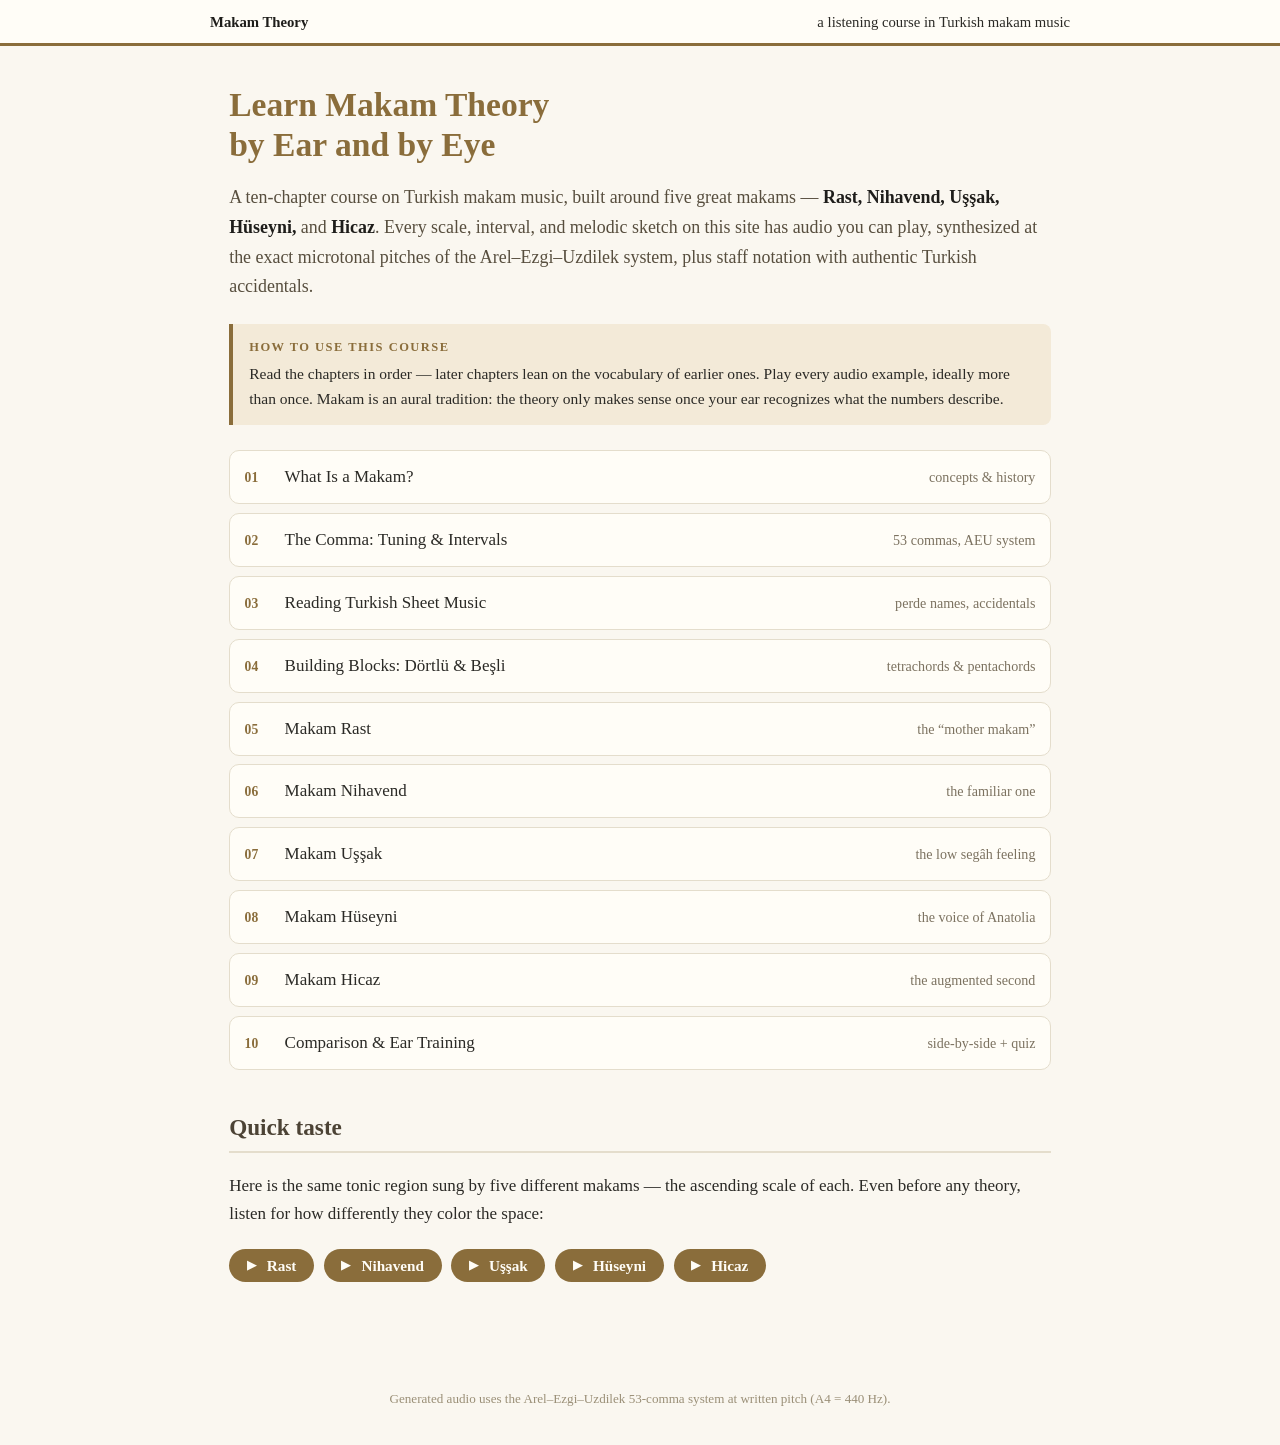
==== index.html @ eff63b1b "Makam theory learning site with AEU-tuned audio and notation Ten-chapter static course on Turkish ma" ====
<!DOCTYPE html>
<html lang="en">
<head>
<meta charset="utf-8">
<meta name="viewport" content="width=device-width, initial-scale=1">
<title>Makam Theory — A Listener's Course</title>
<link rel="stylesheet" href="css/style.css">
</head>
<body data-audio-path="audio/">
<header class="site">
  <div class="crumbs"><strong>Makam Theory</strong><span>a listening course in Turkish makam music</span></div>
</header>
<main>
  <h1>Learn Makam Theory<br>by Ear and by Eye</h1>
  <p class="lede">A ten-chapter course on Turkish makam music, built around five great makams —
  <strong>Rast, Nihavend, Uşşak, Hüseyni,</strong> and <strong>Hicaz</strong>.
  Every scale, interval, and melodic sketch on this site has audio you can play,
  synthesized at the exact microtonal pitches of the Arel–Ezgi–Uzdilek system,
  plus staff notation with authentic Turkish accidentals.</p>

  <div class="callout"><span class="label">How to use this course</span>
  Read the chapters in order — later chapters lean on the vocabulary of earlier ones.
  Play every audio example, ideally more than once. Makam is an aural tradition:
  the theory only makes sense once your ear recognizes what the numbers describe.</div>

  <ol class="toc">
    <li><a href="chapters/01-introduction.html"><span class="no">01</span> What Is a Makam? <span class="what">concepts &amp; history</span></a></li>
    <li><a href="chapters/02-commas-and-intervals.html"><span class="no">02</span> The Comma: Tuning &amp; Intervals <span class="what">53 commas, AEU system</span></a></li>
    <li><a href="chapters/03-reading-notation.html"><span class="no">03</span> Reading Turkish Sheet Music <span class="what">perde names, accidentals</span></a></li>
    <li><a href="chapters/04-building-blocks.html"><span class="no">04</span> Building Blocks: Dörtlü &amp; Beşli <span class="what">tetrachords &amp; pentachords</span></a></li>
    <li><a href="chapters/05-rast.html"><span class="no">05</span> Makam Rast <span class="what">the “mother makam”</span></a></li>
    <li><a href="chapters/06-nihavend.html"><span class="no">06</span> Makam Nihavend <span class="what">the familiar one</span></a></li>
    <li><a href="chapters/07-ussak.html"><span class="no">07</span> Makam Uşşak <span class="what">the low segâh feeling</span></a></li>
    <li><a href="chapters/08-huseyni.html"><span class="no">08</span> Makam Hüseyni <span class="what">the voice of Anatolia</span></a></li>
    <li><a href="chapters/09-hicaz.html"><span class="no">09</span> Makam Hicaz <span class="what">the augmented second</span></a></li>
    <li><a href="chapters/10-comparison-and-practice.html"><span class="no">10</span> Comparison &amp; Ear Training <span class="what">side-by-side + quiz</span></a></li>
  </ol>

  <h2>Quick taste</h2>
  <p>Here is the same tonic region sung by five different makams — the ascending
  scale of each. Even before any theory, listen for how differently they color the space:</p>
  <div class="player-row">
    <button class="play" data-audio="audio/rast_scale_asc.wav">Rast</button>
    <button class="play" data-audio="audio/nihavend_scale_asc.wav">Nihavend</button>
    <button class="play" data-audio="audio/ussak_scale_asc.wav">Uşşak</button>
    <button class="play" data-audio="audio/huseyni_scale_asc.wav">Hüseyni</button>
    <button class="play" data-audio="audio/hicaz_scale_asc.wav">Hicaz</button>
  </div>
</main>
<footer class="site">Generated audio uses the Arel–Ezgi–Uzdilek 53-comma system at written pitch (A4 = 440 Hz).</footer>
<script src="js/player.js"></script>
</body>
</html>
---- css/style.css ----
:root {
  --ink: #2b2a26;
  --paper: #faf7f0;
  --card: #fffdf7;
  --line: #e4ddcc;
  --accent: #8a6d3b;
  --accent-soft: #f3ead8;
  --red: #a33327;
}

body.makam-rast     { --accent: #2e7d4f; --accent-soft: #e3f0e8; }
body.makam-nihavend { --accent: #2f5e8f; --accent-soft: #e3ecf5; }
body.makam-ussak    { --accent: #b05c2a; --accent-soft: #f7e9de; }
body.makam-huseyni  { --accent: #6a4d9e; --accent-soft: #ece6f5; }
body.makam-hicaz    { --accent: #a8322e; --accent-soft: #f7e3e1; }

* { box-sizing: border-box; }

body {
  margin: 0;
  background: var(--paper);
  color: var(--ink);
  font: 17px/1.65 Georgia, "Times New Roman", serif;
}

header.site {
  background: var(--card);
  border-bottom: 3px solid var(--accent);
  padding: 0.6rem 1.2rem;
}
header.site .crumbs {
  max-width: 860px;
  margin: 0 auto;
  display: flex;
  justify-content: space-between;
  align-items: baseline;
  gap: 1rem;
  font-size: 0.92rem;
}
header.site a { color: var(--accent); text-decoration: none; }
header.site a:hover { text-decoration: underline; }

main {
  max-width: 860px;
  margin: 0 auto;
  padding: 1.6rem 1.2rem 4rem;
}

h1 {
  font-size: 2.1rem;
  line-height: 1.2;
  margin: 0.8rem 0 0.2rem;
  color: var(--accent);
}
h1 .chapter-no {
  display: block;
  font-size: 0.85rem;
  letter-spacing: 0.18em;
  text-transform: uppercase;
  color: #9a8f77;
}
h2 {
  font-size: 1.45rem;
  margin-top: 2.4rem;
  padding-bottom: 0.25rem;
  border-bottom: 2px solid var(--line);
  color: #4c4335;
}
h3 { font-size: 1.12rem; margin-top: 1.8rem; }

p.lede { font-size: 1.12rem; color: #574e3e; }

em.tr { font-style: italic; }
strong { color: #1e1d1a; }

a { color: var(--accent); }

figure {
  margin: 1.4rem 0;
  padding: 0.9rem;
  background: var(--card);
  border: 1px solid var(--line);
  border-radius: 10px;
  overflow-x: auto;
}
figure img { display: block; max-width: 100%; }
figure figcaption {
  font-size: 0.88rem;
  color: #7c7260;
  margin-top: 0.55rem;
}

table {
  border-collapse: collapse;
  margin: 1.3rem 0;
  width: 100%;
  font-size: 0.95rem;
  background: var(--card);
}
th, td {
  border: 1px solid var(--line);
  padding: 0.45rem 0.7rem;
  text-align: left;
  vertical-align: top;
}
th { background: var(--accent-soft); font-weight: 600; }

.callout {
  background: var(--accent-soft);
  border-left: 4px solid var(--accent);
  border-radius: 0 8px 8px 0;
  padding: 0.8rem 1rem;
  margin: 1.4rem 0;
  font-size: 0.97rem;
}
.callout .label {
  display: block;
  font-size: 0.78rem;
  font-weight: 700;
  letter-spacing: 0.12em;
  text-transform: uppercase;
  color: var(--accent);
  margin-bottom: 0.2rem;
}

/* ---- audio players ---- */
button.play {
  display: inline-flex;
  align-items: center;
  gap: 0.5rem;
  font: 600 0.95rem/1 Georgia, serif;
  color: var(--card);
  background: var(--accent);
  border: none;
  border-radius: 999px;
  padding: 0.55rem 1.1rem;
  margin: 0.25rem 0.35rem 0.25rem 0;
  cursor: pointer;
  transition: transform 0.06s ease, opacity 0.15s;
}
button.play:hover { opacity: 0.88; }
button.play:active { transform: scale(0.97); }
button.play::before { content: "\25B6\00a0"; font-size: 0.8em; }
button.play.playing { background: var(--red); }
button.play.playing::before { content: "\25A0\00a0"; }

.player-row { margin: 1rem 0; }

/* ---- clickable scale notes ---- */
.scale-notes {
  display: flex;
  flex-wrap: wrap;
  gap: 0.45rem;
  margin: 1.1rem 0;
}
.note-chip {
  min-width: 4.6rem;
  text-align: center;
  background: var(--card);
  border: 1.5px solid var(--accent);
  border-radius: 9px;
  padding: 0.45rem 0.55rem 0.4rem;
  cursor: pointer;
  user-select: none;
  transition: background 0.12s;
  line-height: 1.25;
}
.note-chip:hover { background: var(--accent-soft); }
.note-chip.sounding { background: var(--accent); color: var(--card); }
.note-chip .perde {
  display: block;
  font-style: italic;
  font-size: 0.88rem;
}
.note-chip .western {
  display: block;
  font-size: 0.78rem;
  color: #8d8878;
}
.note-chip.sounding .western { color: var(--accent-soft); }
.note-chip.tonic { border-width: 3px; }

/* ---- index / table of contents ---- */
.toc { list-style: none; padding: 0; margin: 1.6rem 0; }
.toc li { margin: 0; }
.toc a {
  display: flex;
  align-items: baseline;
  gap: 0.9rem;
  padding: 0.75rem 0.9rem;
  border: 1px solid var(--line);
  border-radius: 10px;
  margin-bottom: 0.55rem;
  background: var(--card);
  text-decoration: none;
  color: var(--ink);
}
.toc a:hover { border-color: var(--accent); background: var(--accent-soft); }
.toc .no {
  font-size: 0.85rem;
  font-weight: 700;
  color: var(--accent);
  min-width: 1.6rem;
}
.toc .what { font-size: 0.88rem; color: #7c7260; margin-left: auto; text-align: right; }

/* ---- pager ---- */
nav.pager {
  display: flex;
  justify-content: space-between;
  gap: 1rem;
  margin-top: 3.2rem;
  padding-top: 1.1rem;
  border-top: 2px solid var(--line);
  font-size: 0.95rem;
}
nav.pager a {
  text-decoration: none;
  color: var(--accent);
  max-width: 46%;
}
nav.pager a:hover { text-decoration: underline; }
nav.pager .dir {
  display: block;
  font-size: 0.75rem;
  letter-spacing: 0.14em;
  text-transform: uppercase;
  color: #9a8f77;
}

/* ---- quiz ---- */
.quiz-box {
  background: var(--card);
  border: 1px solid var(--line);
  border-radius: 12px;
  padding: 1.2rem 1.3rem;
  margin: 1.5rem 0;
}
.quiz-choices { display: flex; flex-wrap: wrap; gap: 0.5rem; margin: 0.9rem 0; }
.quiz-choices button {
  font: 600 1rem Georgia, serif;
  padding: 0.55rem 1.15rem;
  border: 1.6px solid var(--accent);
  background: var(--paper);
  color: var(--ink);
  border-radius: 999px;
  cursor: pointer;
}
.quiz-choices button:hover:not(:disabled) { background: var(--accent-soft); }
.quiz-choices button:disabled { opacity: 0.45; cursor: default; }
.quiz-choices button.correct { background: #2e7d4f; border-color: #2e7d4f; color: #fff; }
.quiz-choices button.wrong { background: var(--red); border-color: var(--red); color: #fff; }
.quiz-status { font-size: 0.95rem; color: #574e3e; min-height: 1.4em; }
.quiz-score { font-weight: 700; color: var(--accent); }

footer.site {
  text-align: center;
  font-size: 0.82rem;
  color: #9a8f77;
  padding: 1.4rem 0 2.2rem;
}
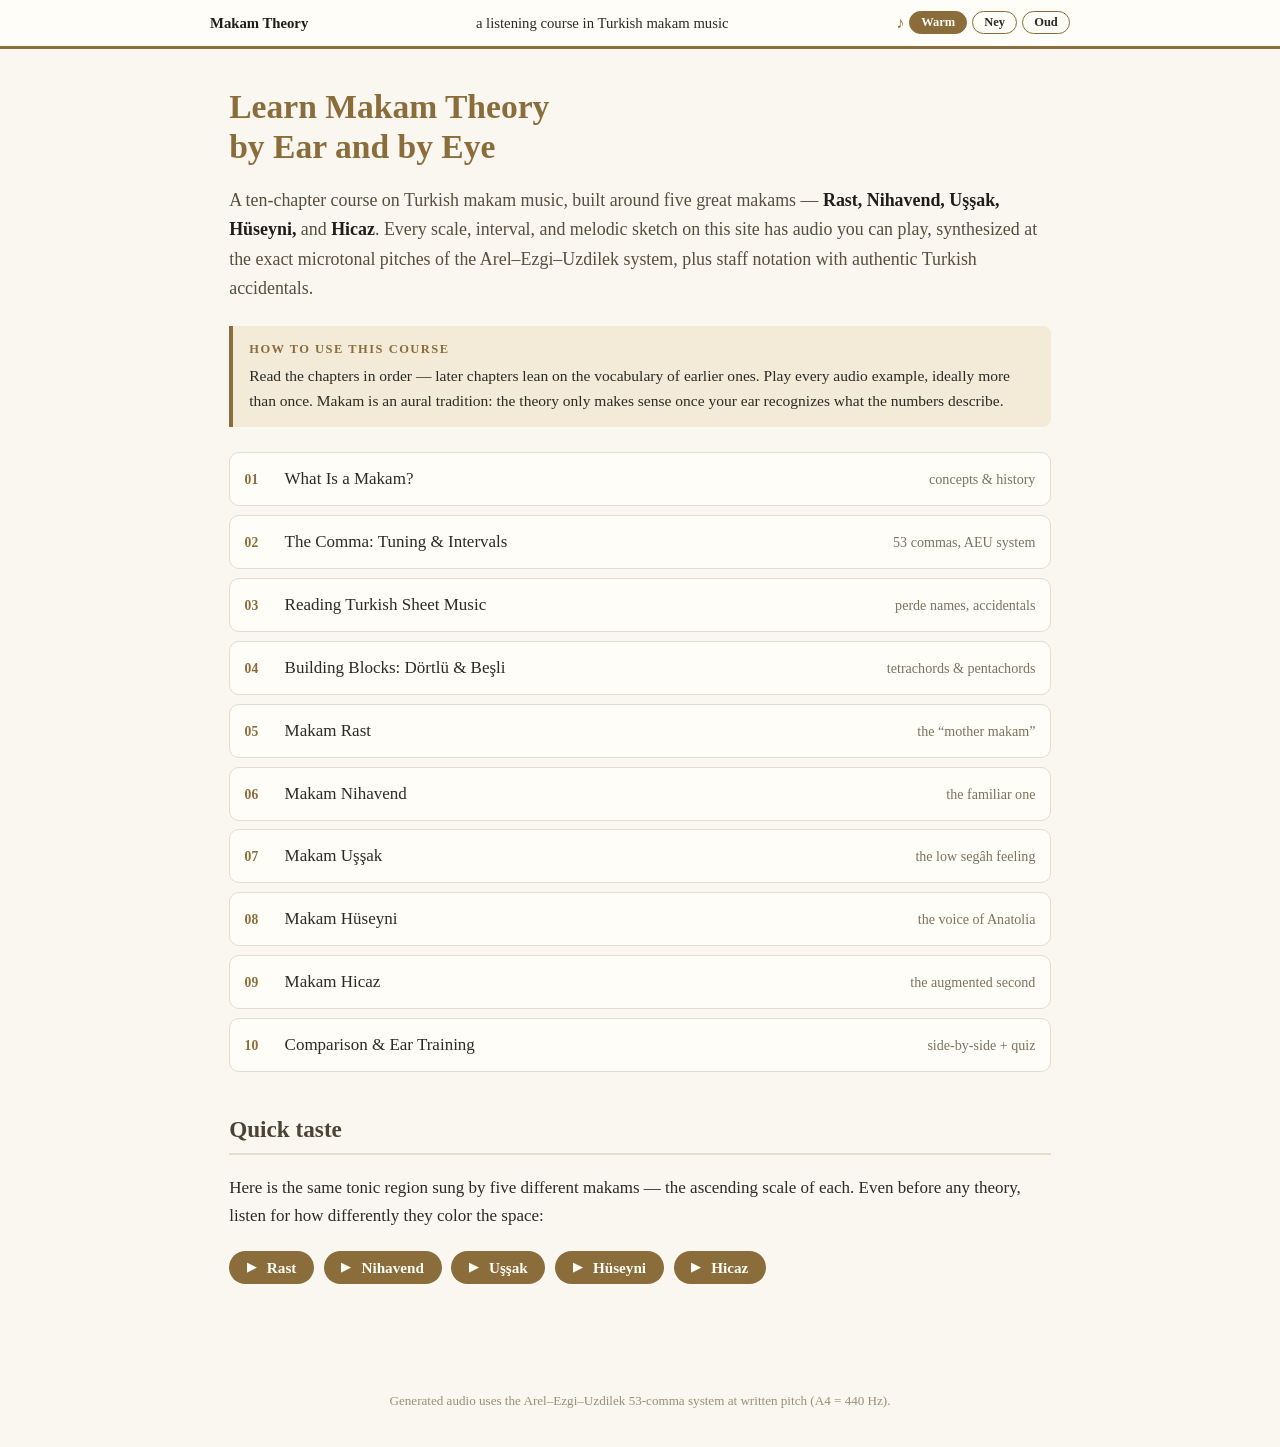
==== commit da905298: "Make the voice selector global: all sounds in three timbres - generate_audio.py renders every sequen" ====
--- a/index.html
+++ b/index.html
@@ -48,6 +48,7 @@
   </div>
 </main>
 <footer class="site">Generated audio uses the Arel–Ezgi–Uzdilek 53-comma system at written pitch (A4 = 440 Hz).</footer>
+<script src="js/voice.js"></script>
 <script src="js/player.js"></script>
 </body>
 </html>
--- a/css/style.css
+++ b/css/style.css
@@ -180,6 +180,77 @@
 .note-chip.sounding .western { color: var(--accent-soft); }
 .note-chip.tonic { border-width: 3px; }
 
+/* ---- global voice picker (header) ---- */
+.voice-picker {
+  display: inline-flex;
+  align-items: center;
+  gap: 0.3rem;
+}
+.voice-picker .vp-label { color: var(--accent); font-size: 1rem; }
+.voice-picker button {
+  font: 600 0.78rem Georgia, serif;
+  padding: 0.18rem 0.7rem;
+  border: 1.2px solid var(--accent);
+  border-radius: 999px;
+  background: var(--card);
+  color: var(--ink);
+  cursor: pointer;
+}
+.voice-picker button:hover { background: var(--accent-soft); }
+.voice-picker button.selected {
+  background: var(--accent);
+  color: var(--card);
+}
+header.site .crumbs { flex-wrap: wrap; }
+
+.kbd-instrument {
+  display: flex;
+  flex-wrap: wrap;
+  gap: 0.4rem;
+  margin: 1.2rem 0;
+}
+.kbd-key {
+  flex: 1 0 auto;
+  min-width: 4.2rem;
+  text-align: center;
+  background: var(--card);
+  border: 1.5px solid var(--accent);
+  border-bottom-width: 4px;
+  border-radius: 10px;
+  padding: 0.5rem 0.4rem 0.55rem;
+  cursor: pointer;
+  user-select: none;
+  -webkit-user-select: none;
+  touch-action: none;
+  transition: background 0.08s, transform 0.05s;
+}
+.kbd-key .cap {
+  display: inline-block;
+  font: 700 0.78rem ui-monospace, Menlo, monospace;
+  background: var(--accent-soft);
+  border: 1px solid var(--line);
+  border-radius: 5px;
+  padding: 0.08rem 0.45rem;
+  margin-bottom: 0.3rem;
+}
+.kbd-key .perde {
+  display: block;
+  font-style: italic;
+  font-size: 0.84rem;
+  line-height: 1.2;
+}
+.kbd-key.active {
+  background: var(--accent);
+  color: var(--card);
+  transform: translateY(2px);
+  border-bottom-width: 2px;
+}
+.kbd-key.active .cap { background: var(--accent); color: var(--card); }
+.kbd-key.tonic { border-width: 3px; border-bottom-width: 5px; }
+.kbd-key.guclu { border-style: double; border-width: 3.5px; }
+.kbd-key.yeden { border-style: dashed; }
+.kbd-legend { font-size: 0.85rem; color: #7c7260; margin-top: 0.2rem; }
+
 /* ---- index / table of contents ---- */
 .toc { list-style: none; padding: 0; margin: 1.6rem 0; }
 .toc li { margin: 0; }
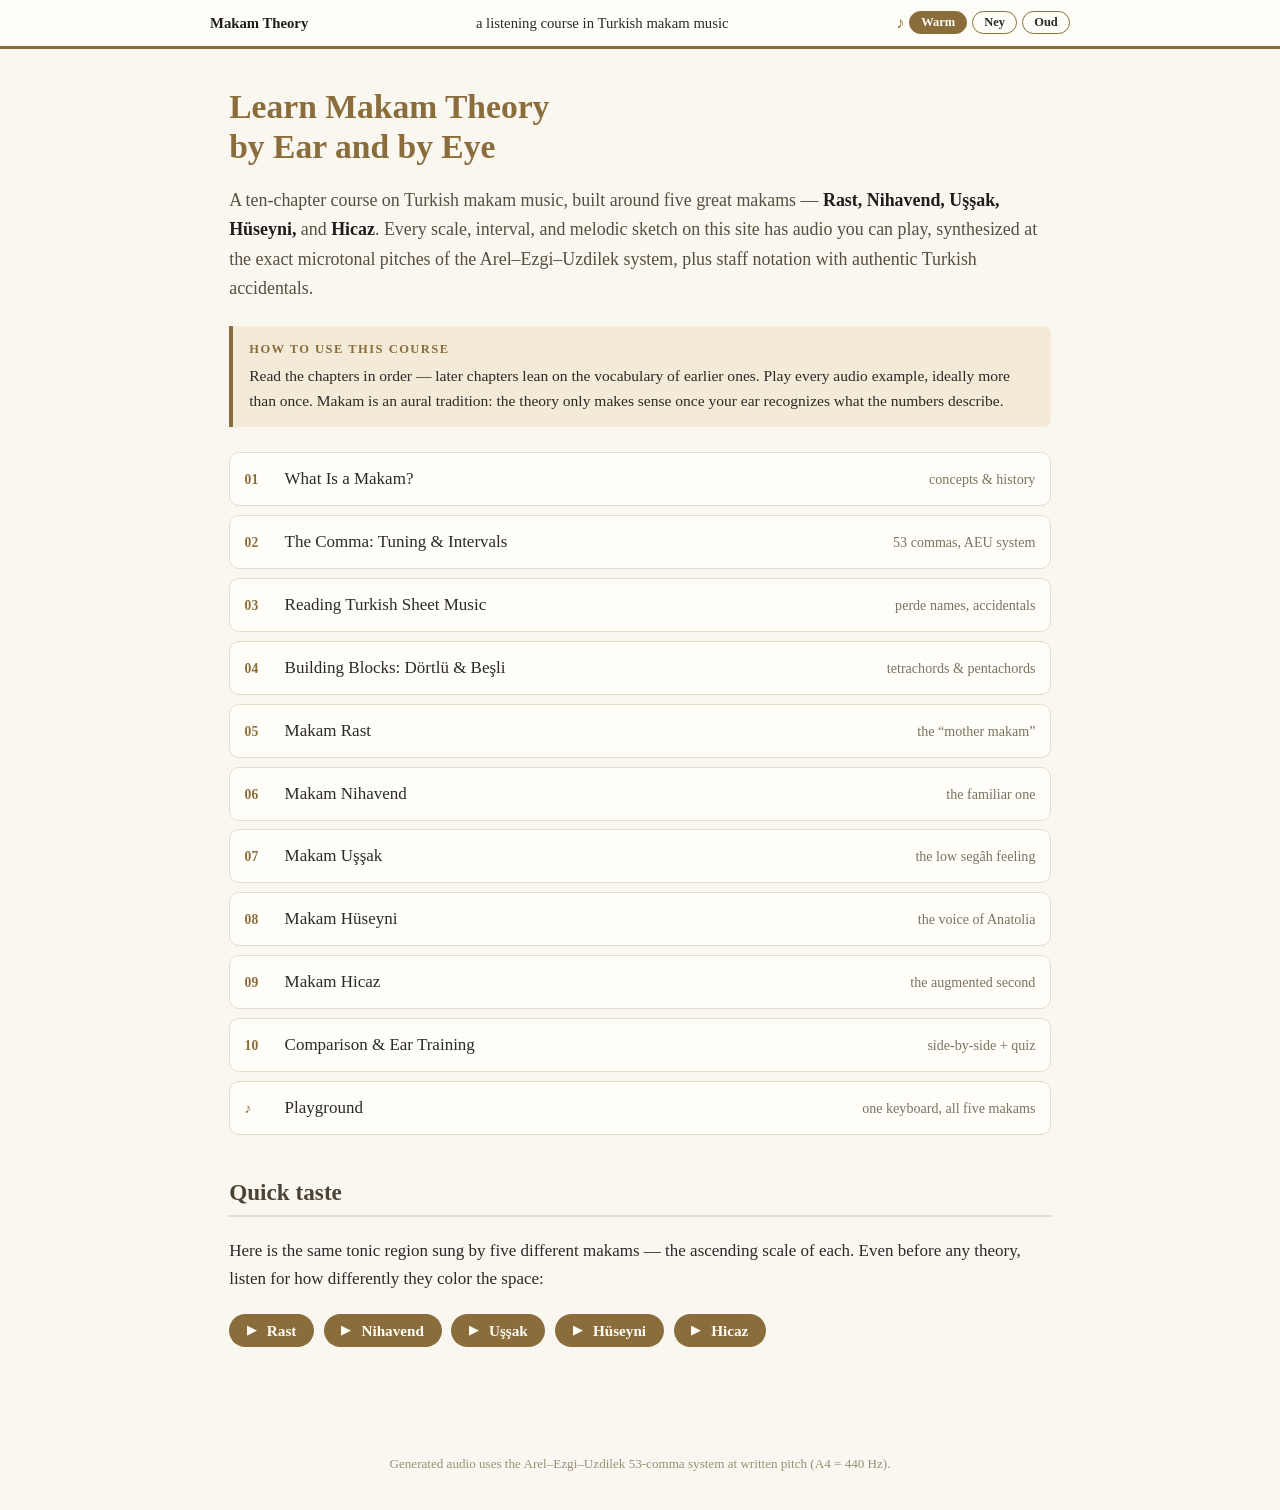
==== commit 5f66baf9: "Add Playground page and true two-octave transposition - player.html: one keyboard, switchable betwee" ====
--- a/index.html
+++ b/index.html
@@ -34,6 +34,7 @@
     <li><a href="chapters/08-huseyni.html"><span class="no">08</span> Makam Hüseyni <span class="what">the voice of Anatolia</span></a></li>
     <li><a href="chapters/09-hicaz.html"><span class="no">09</span> Makam Hicaz <span class="what">the augmented second</span></a></li>
     <li><a href="chapters/10-comparison-and-practice.html"><span class="no">10</span> Comparison &amp; Ear Training <span class="what">side-by-side + quiz</span></a></li>
+    <li><a href="player.html"><span class="no">♪</span> Playground <span class="what">one keyboard, all five makams</span></a></li>
   </ol>
 
   <h2>Quick taste</h2>
--- a/css/style.css
+++ b/css/style.css
@@ -180,6 +180,69 @@
 .note-chip.sounding .western { color: var(--accent-soft); }
 .note-chip.tonic { border-width: 3px; }
 
+/* ---- playground makam picker ---- */
+.makam-picker {
+  display: flex;
+  flex-wrap: wrap;
+  gap: 0.5rem;
+  margin: 1.1rem 0;
+}
+.makam-picker button {
+  font: 600 1.02rem Georgia, serif;
+  padding: 0.55rem 1.3rem;
+  border: 1.6px solid var(--accent);
+  border-radius: 999px;
+  background: var(--card);
+  color: var(--ink);
+  cursor: pointer;
+}
+.makam-picker button:hover { background: var(--accent-soft); }
+.makam-picker button.selected {
+  background: var(--accent);
+  color: var(--card);
+}
+
+/* ---- keyboard root (transposition) selector ---- */
+.kbd-root {
+  display: flex;
+  align-items: center;
+  flex-wrap: wrap;
+  gap: 0.35rem;
+  margin: 1.1rem 0 0.4rem;
+}
+.kbd-root .kr-label {
+  font-size: 0.9rem;
+  font-weight: 600;
+  color: #574e3e;
+  margin-right: 0.15rem;
+}
+.kbd-root button {
+  font: 600 0.9rem Georgia, serif;
+  min-width: 2.2rem;
+  padding: 0.28rem 0.55rem;
+  border: 1.4px solid var(--accent);
+  border-radius: 8px;
+  background: var(--card);
+  color: var(--ink);
+  cursor: pointer;
+}
+.kbd-root button:hover { background: var(--accent-soft); }
+.kbd-root button.kr-oct {
+  border-radius: 999px;
+  font-size: 0.8rem;
+  padding: 0.3rem 0.7rem;
+}
+.kbd-root button.kr-oct:first-of-type { margin-left: 0.4rem; }
+.kbd-root button.selected {
+  background: var(--accent);
+  color: var(--card);
+}
+.kbd-root .kr-status {
+  font-size: 0.84rem;
+  color: #7c7260;
+  margin-left: 0.4rem;
+}
+
 /* ---- global voice picker (header) ---- */
 .voice-picker {
   display: inline-flex;
@@ -208,10 +271,31 @@
   flex-wrap: wrap;
   gap: 0.4rem;
   margin: 1.2rem 0;
+  align-items: flex-end;
+}
+.kbd-col {
+  display: flex;
+  flex-direction: column;
+  justify-content: flex-end;
+  gap: 0.35rem;
+  flex: 1 0 auto;
+}
+.kbd-key.western {
+  border-color: #a09a8c;
+  border-style: dotted;
+  background: #f2efe7;
+  color: #5b564c;
+}
+.kbd-key.western .cap { background: #e9e5da; }
+.kbd-key.western.active,
+.kbd-key.western.active .cap {
+  background: #6b665c;
+  border-color: #6b665c;
+  color: #fff;
 }
 .kbd-key {
   flex: 1 0 auto;
-  min-width: 4.2rem;
+  min-width: 3.3rem;
   text-align: center;
   background: var(--card);
   border: 1.5px solid var(--accent);
@@ -236,9 +320,10 @@
 .kbd-key .perde {
   display: block;
   font-style: italic;
-  font-size: 0.84rem;
+  font-size: 0.78rem;
   line-height: 1.2;
 }
+.kbd-key.western .perde { font-size: 0.72rem; }
 .kbd-key.active {
   background: var(--accent);
   color: var(--card);
